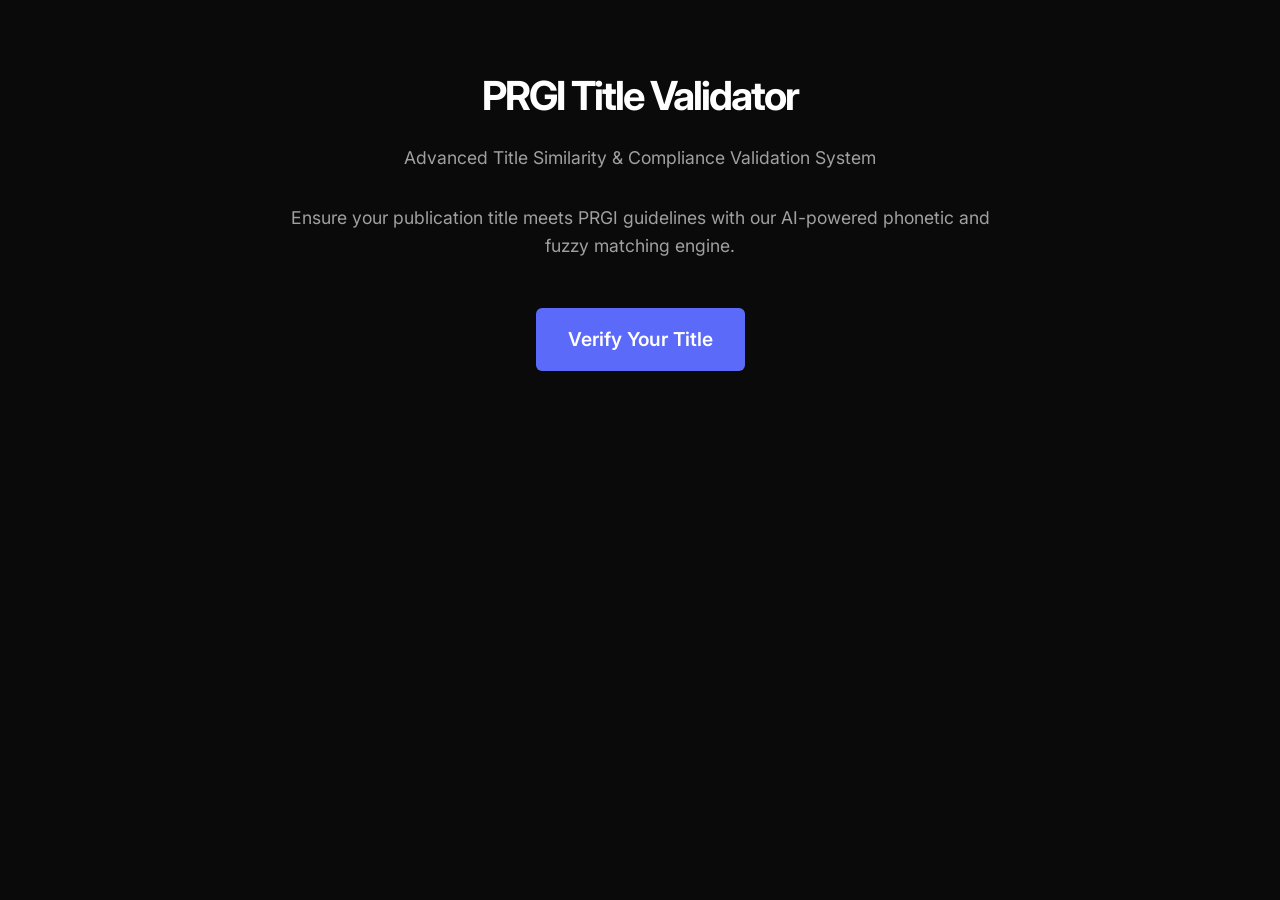
==== frontend/index.html @ dcad1437 "feat: initial project structure from Gemini" ====
<!DOCTYPE html>
<html lang="en">
<head>
    <meta charset="UTF-8">
    <meta name="viewport" content="width=device-width, initial-scale=1.0">
    <title>PRGI Title Validator</title>
    <link href="https://fonts.googleapis.com/css2?family=Inter:wght@400;600;700&display=swap" rel="stylesheet">
    <link rel="stylesheet" href="assets/style.css">
</head>
<body>
    <div class="container">
        <header class="hero">
            <h1>PRGI Title Validator</h1>
            <p>Advanced Title Similarity & Compliance Validation System</p>
            <p style="margin-bottom: 3rem;">Ensure your publication title meets PRGI guidelines with our AI-powered phonetic and fuzzy matching engine.</p>
            <a href="submit.html" class="btn btn-large">Verify Your Title</a>
        </header>
    </div>
</body>
</html>
---- frontend/assets/style.css ----
:root {
  --bg-color: #0A0A0A;
  --text-color: #FFFFFF;
  --accent-color: #5B6AF9;
  --accent-hover: #4a57d4;
  --card-bg: #141414;
  --border-color: #2A2A2A;
  --error-color: #ff4b4b;
  --success-color: #2ecc71;
}

* {
  box-sizing: border-box;
  margin: 0;
  padding: 0;
}

body {
  font-family: 'Inter', sans-serif;
  background-color: var(--bg-color);
  color: var(--text-color);
  line-height: 1.6;
  min-height: 100vh;
  display: flex;
  flex-direction: column;
}

.container {
  max-width: 800px;
  margin: 0 auto;
  padding: 2rem;
  width: 100%;
}

header {
  padding: 2rem 0;
  text-align: center;
}

h1 {
  font-size: 2.5rem;
  margin-bottom: 1rem;
  font-weight: 700;
  letter-spacing: -0.05em;
}

.hero p {
  font-size: 1.1rem;
  color: #a0a0a0;
  margin-bottom: 2rem;
}

.btn {
  display: inline-block;
  background-color: var(--accent-color);
  color: white;
  padding: 0.8rem 1.5rem;
  border-radius: 6px;
  text-decoration: none;
  font-weight: 600;
  border: none;
  cursor: pointer;
  transition: background-color 0.2s ease, transform 0.1s ease;
  font-size: 1rem;
}

.btn:hover {
  background-color: var(--accent-hover);
}

.btn:active {
  transform: scale(0.98);
}

.btn-large {
  font-size: 1.2rem;
  padding: 1rem 2rem;
}

.btn-secondary {
  background-color: transparent;
  border: 1px solid var(--border-color);
}

.btn-secondary:hover {
  background-color: rgba(255, 255, 255, 0.05);
}

/* Submit Page */
.form-group {
  margin-bottom: 1.5rem;
  position: relative;
}

input[type="text"] {
  width: 100%;
  padding: 1rem;
  font-size: 1.2rem;
  background-color: var(--card-bg);
  border: 1px solid var(--border-color);
  color: var(--text-color);
  border-radius: 6px;
  outline: none;
  transition: border-color 0.2s ease;
}

input[type="text"]:focus {
  border-color: var(--accent-color);
}

.char-count {
  position: absolute;
  right: 1rem;
  bottom: -1.5rem;
  font-size: 0.8rem;
  color: #a0a0a0;
}

/* Results Page */
.results-header {
  text-align: center;
  margin-bottom: 2rem;
}

.gauge-container {
  display: flex;
  justify-content: center;
  margin-bottom: 3rem;
}

.gauge {
  width: 200px;
  height: 200px;
  border-radius: 50%;
  background: conic-gradient(var(--accent-color) var(--value), var(--card-bg) 0);
  display: flex;
  align-items: center;
  justify-content: center;
  position: relative;
  transition: background 1s ease-in-out;
}

.gauge::before {
  content: "";
  position: absolute;
  width: 180px;
  height: 180px;
  background-color: var(--bg-color);
  border-radius: 50%;
}

.gauge-content {
  position: relative;
  z-index: 1;
  text-align: center;
}

.gauge-value {
  font-size: 3rem;
  font-weight: 700;
}

.gauge-label {
  font-size: 0.9rem;
  color: #a0a0a0;
}

.section-title {
  font-size: 1.2rem;
  margin-bottom: 1rem;
  border-bottom: 1px solid var(--border-color);
  padding-bottom: 0.5rem;
}

.card {
  background-color: var(--card-bg);
  border: 1px solid var(--border-color);
  border-radius: 6px;
  padding: 1rem;
  margin-bottom: 1rem;
}

.reasons-list .card {
  border-left: 4px solid var(--error-color);
}

.similar-list .card {
  display: flex;
  justify-content: space-between;
  align-items: center;
}

.match-percent {
  font-weight: 700;
  color: var(--accent-color);
}

.loader {
  text-align: center;
  padding: 2rem;
  font-size: 1.2rem;
  color: #a0a0a0;
}

.hidden {
  display: none !important;
}

.actions {
  margin-top: 2rem;
  text-align: center;
}
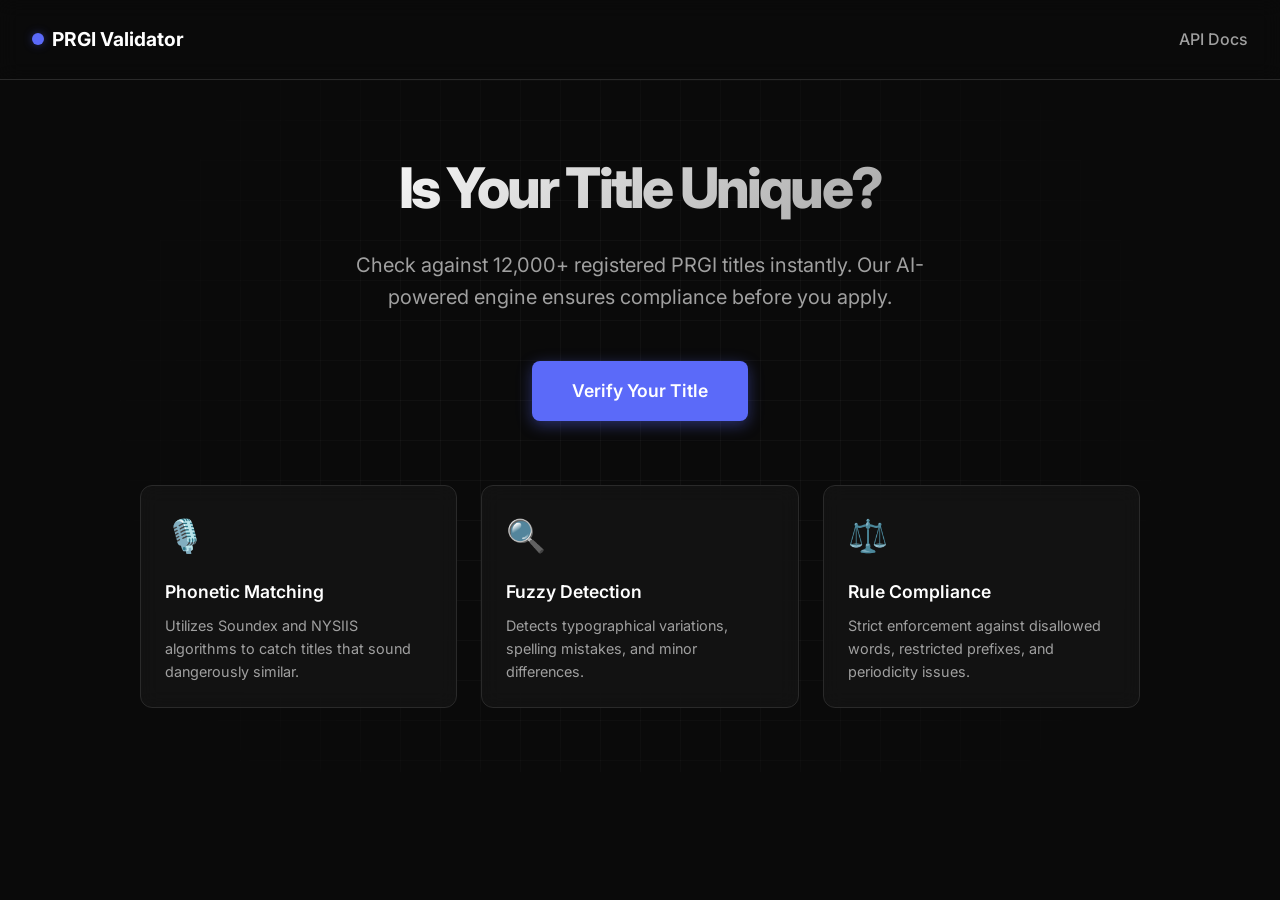
==== commit 4a017f7e: "feat: SQLite database + full backend + UI working with 12,324 real titles" ====
--- a/frontend/index.html
+++ b/frontend/index.html
@@ -4,17 +4,39 @@
     <meta charset="UTF-8">
     <meta name="viewport" content="width=device-width, initial-scale=1.0">
     <title>PRGI Title Validator</title>
-    <link href="https://fonts.googleapis.com/css2?family=Inter:wght@400;600;700&display=swap" rel="stylesheet">
     <link rel="stylesheet" href="assets/style.css">
 </head>
 <body>
-    <div class="container">
-        <header class="hero">
-            <h1>PRGI Title Validator</h1>
-            <p>Advanced Title Similarity & Compliance Validation System</p>
-            <p style="margin-bottom: 3rem;">Ensure your publication title meets PRGI guidelines with our AI-powered phonetic and fuzzy matching engine.</p>
+    <nav class="navbar">
+        <a href="index.html" class="nav-brand">PRGI Validator</a>
+        <a href="http://127.0.0.1:8000/docs" class="nav-link" target="_blank">API Docs</a>
+    </nav>
+
+    <div class="hero-wrapper">
+        <div class="hero-bg"></div>
+        <div class="hero fade-in">
+            <h1>Is Your Title Unique?</h1>
+            <p>Check against 12,000+ registered PRGI titles instantly. Our AI-powered engine ensures compliance before you apply.</p>
             <a href="submit.html" class="btn btn-large">Verify Your Title</a>
-        </header>
+        </div>
+
+        <div class="features">
+            <div class="feature-card fade-in delay-1">
+                <div class="feature-icon">🎙️</div>
+                <h3 class="feature-title">Phonetic Matching</h3>
+                <p class="feature-desc">Utilizes Soundex and NYSIIS algorithms to catch titles that sound dangerously similar.</p>
+            </div>
+            <div class="feature-card fade-in delay-2">
+                <div class="feature-icon">🔍</div>
+                <h3 class="feature-title">Fuzzy Detection</h3>
+                <p class="feature-desc">Detects typographical variations, spelling mistakes, and minor differences.</p>
+            </div>
+            <div class="feature-card fade-in delay-3">
+                <div class="feature-icon">⚖️</div>
+                <h3 class="feature-title">Rule Compliance</h3>
+                <p class="feature-desc">Strict enforcement against disallowed words, restricted prefixes, and periodicity issues.</p>
+            </div>
+        </div>
     </div>
 </body>
 </html>
--- a/frontend/assets/style.css
+++ b/frontend/assets/style.css
@@ -1,12 +1,22 @@
+@import url('https://fonts.googleapis.com/css2?family=Inter:wght@400;500;600;700&display=swap');
+
 :root {
   --bg-color: #0A0A0A;
   --text-color: #FFFFFF;
+  --text-muted: #A0A0A0;
   --accent-color: #5B6AF9;
-  --accent-hover: #4a57d4;
-  --card-bg: #141414;
-  --border-color: #2A2A2A;
+  --accent-glow: rgba(91, 106, 249, 0.4);
+  --card-bg: rgba(20, 20, 20, 0.8);
+  --card-border: #2A2A2A;
+  
+  --success-color: #2ecc71;
+  --success-glow: rgba(46, 204, 113, 0.4);
+  --warning-color: #f39c12;
+  --warning-glow: rgba(243, 156, 18, 0.4);
   --error-color: #ff4b4b;
-  --success-color: #2ecc71;
+  --error-glow: rgba(255, 75, 75, 0.4);
+
+  --gauge-color: var(--accent-color);
 }
 
 * {
@@ -23,128 +33,352 @@
   min-height: 100vh;
   display: flex;
   flex-direction: column;
+  overflow-x: hidden;
+}
+
+/* Navbar */
+.navbar {
+  display: flex;
+  justify-content: space-between;
+  align-items: center;
+  padding: 1.5rem 2rem;
+  border-bottom: 1px solid var(--card-border);
+  background: rgba(10, 10, 10, 0.8);
+  backdrop-filter: blur(10px);
+  position: sticky;
+  top: 0;
+  z-index: 100;
+}
+
+.nav-brand {
+  font-size: 1.2rem;
+  font-weight: 700;
+  color: var(--text-color);
+  text-decoration: none;
+  display: flex;
+  align-items: center;
+  gap: 0.5rem;
+}
+
+.nav-brand::before {
+  content: '';
+  display: inline-block;
+  width: 12px;
+  height: 12px;
+  background-color: var(--accent-color);
+  border-radius: 50%;
+  box-shadow: 0 0 10px var(--accent-glow);
+}
+
+.nav-link {
+  color: var(--text-muted);
+  text-decoration: none;
+  font-weight: 500;
+  transition: color 0.2s ease;
+}
+
+.nav-link:hover {
+  color: var(--text-color);
 }
 
 .container {
-  max-width: 800px;
+  max-width: 900px;
   margin: 0 auto;
   padding: 2rem;
   width: 100%;
-}
-
-header {
-  padding: 2rem 0;
+  flex: 1;
+}
+
+/* Hero Section with Grid Background */
+.hero-wrapper {
+  position: relative;
+  width: 100%;
+  display: flex;
+  flex-direction: column;
+  align-items: center;
+  padding: 4rem 2rem;
   text-align: center;
 }
 
-h1 {
-  font-size: 2.5rem;
+.hero-bg {
+  position: absolute;
+  top: 0;
+  left: 0;
+  right: 0;
+  bottom: 0;
+  background-size: 40px 40px;
+  background-image: 
+    linear-gradient(to right, rgba(255, 255, 255, 0.03) 1px, transparent 1px),
+    linear-gradient(to bottom, rgba(255, 255, 255, 0.03) 1px, transparent 1px);
+  mask-image: radial-gradient(circle at center, black 30%, transparent 80%);
+  -webkit-mask-image: radial-gradient(circle at center, black 30%, transparent 80%);
+  z-index: -1;
+}
+
+.hero h1 {
+  font-size: 3.5rem;
+  font-weight: 800;
+  letter-spacing: -0.05em;
   margin-bottom: 1rem;
-  font-weight: 700;
-  letter-spacing: -0.05em;
+  background: linear-gradient(135deg, #FFFFFF 0%, #A0A0A0 100%);
+  -webkit-background-clip: text;
+  -webkit-text-fill-color: transparent;
 }
 
 .hero p {
-  font-size: 1.1rem;
-  color: #a0a0a0;
-  margin-bottom: 2rem;
-}
-
+  font-size: 1.25rem;
+  color: var(--text-muted);
+  margin-bottom: 3rem;
+  max-width: 600px;
+}
+
+/* Buttons */
 .btn {
-  display: inline-block;
+  display: inline-flex;
+  align-items: center;
+  justify-content: center;
+  gap: 0.5rem;
   background-color: var(--accent-color);
   color: white;
   padding: 0.8rem 1.5rem;
-  border-radius: 6px;
+  border-radius: 8px;
   text-decoration: none;
   font-weight: 600;
   border: none;
   cursor: pointer;
-  transition: background-color 0.2s ease, transform 0.1s ease;
+  transition: all 0.2s ease;
   font-size: 1rem;
+  box-shadow: 0 4px 15px var(--accent-glow);
 }
 
 .btn:hover {
-  background-color: var(--accent-hover);
+  background-color: #6a78ff;
+  transform: translateY(-2px);
+  box-shadow: 0 6px 20px var(--accent-glow);
 }
 
 .btn:active {
-  transform: scale(0.98);
+  transform: translateY(0);
 }
 
 .btn-large {
-  font-size: 1.2rem;
-  padding: 1rem 2rem;
+  font-size: 1.1rem;
+  padding: 1rem 2.5rem;
 }
 
 .btn-secondary {
   background-color: transparent;
-  border: 1px solid var(--border-color);
+  border: 1px solid var(--card-border);
+  box-shadow: none;
 }
 
 .btn-secondary:hover {
   background-color: rgba(255, 255, 255, 0.05);
-}
+  box-shadow: none;
+}
+
+/* Feature Cards */
+.features {
+  display: grid;
+  grid-template-columns: repeat(auto-fit, minmax(250px, 1fr));
+  gap: 1.5rem;
+  margin-top: 4rem;
+  width: 100%;
+  max-width: 1000px;
+}
+
+.feature-card {
+  background: var(--card-bg);
+  border: 1px solid var(--card-border);
+  border-radius: 12px;
+  padding: 1.5rem;
+  text-align: left;
+  transition: transform 0.3s ease, border-color 0.3s ease;
+  backdrop-filter: blur(10px);
+}
+
+.feature-card:hover {
+  transform: translateY(-5px);
+  border-color: var(--accent-color);
+}
+
+.feature-icon {
+  font-size: 2rem;
+  margin-bottom: 1rem;
+}
+
+.feature-title {
+  font-size: 1.1rem;
+  font-weight: 600;
+  margin-bottom: 0.5rem;
+}
+
+.feature-desc {
+  color: var(--text-muted);
+  font-size: 0.9rem;
+}
+
+/* Animations */
+@keyframes fadeIn {
+  from { opacity: 0; transform: translateY(10px); }
+  to { opacity: 1; transform: translateY(0); }
+}
+
+.fade-in {
+  animation: fadeIn 0.5s ease forwards;
+  opacity: 0;
+}
+
+.delay-1 { animation-delay: 0.1s; }
+.delay-2 { animation-delay: 0.2s; }
+.delay-3 { animation-delay: 0.3s; }
 
 /* Submit Page */
+.form-card {
+  background: var(--card-bg);
+  border: 1px solid var(--card-border);
+  border-radius: 16px;
+  padding: 2.5rem;
+  margin-top: 2rem;
+  box-shadow: 0 10px 30px rgba(0, 0, 0, 0.5);
+  backdrop-filter: blur(10px);
+}
+
 .form-group {
-  margin-bottom: 1.5rem;
+  margin-bottom: 2rem;
   position: relative;
+}
+
+/* Animated Gradient Border for Input */
+.input-wrapper {
+  position: relative;
+  border-radius: 8px;
+  padding: 2px;
+  background: var(--card-border);
+  transition: background 0.3s ease;
+}
+
+.input-wrapper:focus-within {
+  background: linear-gradient(90deg, var(--accent-color), #b25bf9, var(--accent-color));
+  background-size: 200% 200%;
+  animation: gradientShift 3s ease infinite;
+}
+
+@keyframes gradientShift {
+  0% { background-position: 0% 50%; }
+  50% { background-position: 100% 50%; }
+  100% { background-position: 0% 50%; }
 }
 
 input[type="text"] {
   width: 100%;
-  padding: 1rem;
+  padding: 1.2rem;
   font-size: 1.2rem;
-  background-color: var(--card-bg);
-  border: 1px solid var(--border-color);
+  background-color: var(--bg-color);
+  border: none;
   color: var(--text-color);
   border-radius: 6px;
   outline: none;
-  transition: border-color 0.2s ease;
-}
-
-input[type="text"]:focus {
-  border-color: var(--accent-color);
 }
 
 .char-count {
   position: absolute;
-  right: 1rem;
+  right: 0.5rem;
   bottom: -1.5rem;
   font-size: 0.8rem;
-  color: #a0a0a0;
+  color: var(--text-muted);
+}
+
+/* Chips */
+.chips-container {
+  margin-top: 1rem;
+  display: flex;
+  flex-wrap: wrap;
+  gap: 0.5rem;
+  justify-content: center;
+}
+
+.chip {
+  background: rgba(255, 255, 255, 0.05);
+  border: 1px solid var(--card-border);
+  padding: 0.4rem 0.8rem;
+  border-radius: 20px;
+  font-size: 0.85rem;
+  color: var(--text-muted);
+  cursor: pointer;
+  transition: all 0.2s ease;
+}
+
+.chip:hover {
+  background: rgba(255, 255, 255, 0.1);
+  color: var(--text-color);
+  border-color: var(--text-muted);
+}
+
+/* Spinner */
+.spinner {
+  display: none;
+  width: 20px;
+  height: 20px;
+  border: 2px solid rgba(255, 255, 255, 0.3);
+  border-radius: 50%;
+  border-top-color: #fff;
+  animation: spin 1s ease-in-out infinite;
+}
+
+@keyframes spin {
+  to { transform: rotate(360deg); }
+}
+
+.btn.loading .spinner {
+  display: inline-block;
+}
+
+.btn.loading .btn-text {
+  display: none;
 }
 
 /* Results Page */
-.results-header {
+.submitted-title-box {
+  background: rgba(91, 106, 249, 0.1);
+  border: 1px solid rgba(91, 106, 249, 0.3);
+  border-radius: 8px;
+  padding: 1rem;
   text-align: center;
   margin-bottom: 2rem;
 }
 
+.submitted-title-box h2 {
+  font-size: 1.5rem;
+  font-weight: 700;
+  color: var(--accent-color);
+  word-wrap: break-word;
+}
+
 .gauge-container {
   display: flex;
   justify-content: center;
-  margin-bottom: 3rem;
+  margin-bottom: 2rem;
 }
 
 .gauge {
-  width: 200px;
-  height: 200px;
+  width: 250px;
+  height: 250px;
   border-radius: 50%;
-  background: conic-gradient(var(--accent-color) var(--value), var(--card-bg) 0);
+  background: conic-gradient(var(--gauge-color) var(--value), var(--card-border) 0);
   display: flex;
   align-items: center;
   justify-content: center;
   position: relative;
-  transition: background 1s ease-in-out;
+  transition: background 1.5s cubic-bezier(0.22, 1, 0.36, 1);
+  box-shadow: 0 0 30px rgba(0, 0, 0, 0.5);
 }
 
 .gauge::before {
   content: "";
   position: absolute;
-  width: 180px;
-  height: 180px;
+  width: 220px;
+  height: 220px;
   background-color: var(--bg-color);
   border-radius: 50%;
 }
@@ -156,50 +390,162 @@
 }
 
 .gauge-value {
-  font-size: 3rem;
+  font-size: 4rem;
+  font-weight: 800;
+  text-shadow: 0 0 20px var(--gauge-color);
+  color: var(--text-color);
+}
+
+.gauge-label {
+  font-size: 1rem;
+  color: var(--text-muted);
+  text-transform: uppercase;
+  letter-spacing: 0.05em;
+  font-weight: 600;
+}
+
+/* Banners */
+.banner {
+  text-align: center;
+  padding: 1rem;
+  border-radius: 8px;
   font-weight: 700;
-}
-
-.gauge-label {
-  font-size: 0.9rem;
-  color: #a0a0a0;
-}
-
+  font-size: 1.2rem;
+  margin-bottom: 2rem;
+  letter-spacing: 0.05em;
+}
+
+.banner-approved {
+  background: rgba(46, 204, 113, 0.1);
+  border: 1px solid var(--success-color);
+  color: var(--success-color);
+  box-shadow: 0 0 20px var(--success-glow);
+}
+
+.banner-rejected {
+  background: rgba(255, 75, 75, 0.1);
+  border: 1px solid var(--error-color);
+  color: var(--error-color);
+  box-shadow: 0 0 20px var(--error-glow);
+}
+
+/* Sections */
 .section-title {
   font-size: 1.2rem;
   margin-bottom: 1rem;
-  border-bottom: 1px solid var(--border-color);
-  padding-bottom: 0.5rem;
-}
-
-.card {
-  background-color: var(--card-bg);
-  border: 1px solid var(--border-color);
+  color: var(--text-muted);
+  font-weight: 600;
+}
+
+/* Similar Titles Cards */
+.similar-card {
+  background: var(--card-bg);
+  border: 1px solid var(--card-border);
+  border-radius: 8px;
+  padding: 1rem;
+  margin-bottom: 1rem;
+  display: flex;
+  flex-direction: column;
+  gap: 0.8rem;
+}
+
+.similar-header {
+  display: flex;
+  justify-content: space-between;
+  align-items: center;
+}
+
+.similar-title-name {
+  font-size: 1.1rem;
+  font-weight: 600;
+}
+
+.badge {
+  font-size: 0.75rem;
+  padding: 0.2rem 0.6rem;
+  border-radius: 12px;
+  font-weight: 600;
+  text-transform: uppercase;
+}
+
+.badge-phonetic {
+  background: rgba(243, 156, 18, 0.2);
+  color: var(--warning-color);
+  border: 1px solid var(--warning-color);
+}
+
+.badge-fuzzy {
+  background: rgba(52, 152, 219, 0.2);
+  color: #3498db;
+  border: 1px solid #3498db;
+}
+
+.progress-container {
+  width: 100%;
+  height: 6px;
+  background: var(--card-border);
+  border-radius: 3px;
+  overflow: hidden;
+}
+
+.progress-bar {
+  height: 100%;
+  border-radius: 3px;
+  transition: width 1s ease-out;
+}
+
+.similar-meta {
+  display: flex;
+  justify-content: space-between;
+  font-size: 0.85rem;
+  color: var(--text-muted);
+}
+
+/* Reason Cards */
+.reason-card {
+  background: rgba(255, 75, 75, 0.05);
+  border: 1px solid var(--error-color);
+  border-left: 4px solid var(--error-color);
   border-radius: 6px;
   padding: 1rem;
   margin-bottom: 1rem;
-}
-
-.reasons-list .card {
-  border-left: 4px solid var(--error-color);
-}
-
-.similar-list .card {
-  display: flex;
-  justify-content: space-between;
-  align-items: center;
-}
-
-.match-percent {
-  font-weight: 700;
-  color: var(--accent-color);
-}
-
-.loader {
-  text-align: center;
-  padding: 2rem;
+  display: flex;
+  align-items: flex-start;
+  gap: 0.8rem;
+}
+
+.reason-icon {
   font-size: 1.2rem;
-  color: #a0a0a0;
+  line-height: 1;
+}
+
+.reason-text {
+  color: #ffcccc;
+}
+
+/* Loader */
+.loader-container {
+  display: flex;
+  flex-direction: column;
+  align-items: center;
+  justify-content: center;
+  padding: 4rem 0;
+}
+
+.pulse {
+  width: 50px;
+  height: 50px;
+  border-radius: 50%;
+  background: var(--accent-color);
+  box-shadow: 0 0 0 0 var(--accent-glow);
+  animation: pulse 1.5s infinite;
+  margin-bottom: 1.5rem;
+}
+
+@keyframes pulse {
+  0% { transform: scale(0.95); box-shadow: 0 0 0 0 var(--accent-glow); }
+  70% { transform: scale(1); box-shadow: 0 0 0 20px rgba(91, 106, 249, 0); }
+  100% { transform: scale(0.95); box-shadow: 0 0 0 0 rgba(91, 106, 249, 0); }
 }
 
 .hidden {
@@ -207,6 +553,39 @@
 }
 
 .actions {
-  margin-top: 2rem;
+  margin-top: 3rem;
   text-align: center;
 }
+
+/* CSS Confetti */
+.confetti-container {
+  position: fixed;
+  top: 0;
+  left: 0;
+  width: 100%;
+  height: 100%;
+  pointer-events: none;
+  z-index: 1000;
+  overflow: hidden;
+}
+
+.confetti {
+  position: absolute;
+  width: 10px;
+  height: 10px;
+  background-color: #f2d74e;
+  opacity: 0;
+}
+
+@keyframes confettiFall {
+  0% { transform: translateY(-10vh) rotate(0deg); opacity: 1; }
+  100% { transform: translateY(110vh) rotate(720deg); opacity: 0; }
+}
+
+@media (max-width: 600px) {
+  .hero h1 { font-size: 2.5rem; }
+  .form-card { padding: 1.5rem; }
+  .gauge { width: 200px; height: 200px; }
+  .gauge::before { width: 170px; height: 170px; }
+  .gauge-value { font-size: 3rem; }
+}
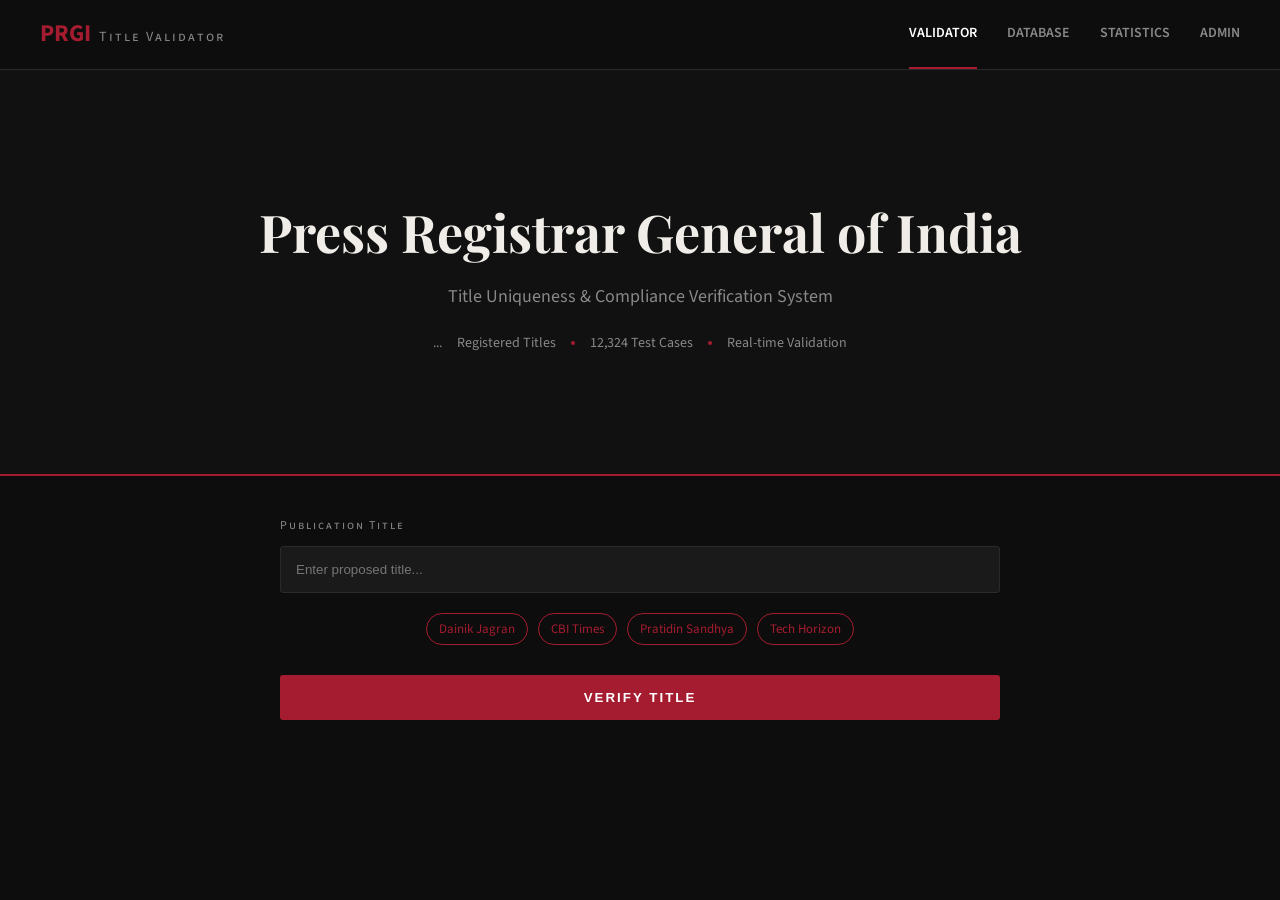
==== commit 0fe95df1: "fix: tighten prefix/suffix and semantic theme logic to reduce false rejections" ====
--- a/frontend/index.html
+++ b/frontend/index.html
@@ -3,40 +3,558 @@
 <head>
     <meta charset="UTF-8">
     <meta name="viewport" content="width=device-width, initial-scale=1.0">
-    <title>PRGI Title Validator</title>
-    <link rel="stylesheet" href="assets/style.css">
+    <title>PRGI Title Validator | Official System</title>
+    <link href="https://fonts.googleapis.com/css2?family=Playfair+Display:wght@700&family=Source+Sans+3:wght@400;600&display=swap" rel="stylesheet">
+    <style>
+        :root {
+            --bg-color: #0D0D0D;
+            --surface-color: #141414;
+            --border-color: #2a2a2a;
+            --primary-crimson: #A51C30;
+            --hover-crimson: #C41E3A;
+            --text-primary: #F0EDE8;
+            --text-secondary: #888;
+            --success: #2d8a2d;
+            --success-bg: #0a2a0a;
+            --error-bg: #2a0a0a;
+        }
+
+        * { box-sizing: border-box; margin: 0; padding: 0; }
+        body {
+            background-color: var(--bg-color);
+            color: var(--text-primary);
+            font-family: 'Source Sans 3', sans-serif;
+            line-height: 1.6;
+            overflow-x: hidden;
+        }
+
+        h1, h2, h3, .serif { font-family: 'Playfair Display', serif; }
+
+        .navbar {
+            position: sticky; top: 0; z-index: 1000;
+            background: var(--bg-color);
+            border-bottom: 1px solid var(--border-color);
+            display: flex; justify-content: space-between; align-items: center;
+            padding: 0 40px; height: 70px;
+        }
+
+        .nav-logo { text-decoration: none; display: flex; align-items: baseline; gap: 8px; }
+        .nav-logo .prgi { color: var(--primary-crimson); font-weight: bold; font-size: 24px; }
+        .nav-logo .sub { color: var(--text-secondary); font-variant: small-caps; letter-spacing: 2px; font-size: 14px; }
+
+        .nav-links { display: flex; gap: 30px; height: 100%; }
+        .nav-tab {
+            color: var(--text-secondary); text-decoration: none;
+            display: flex; align-items: center; height: 100%;
+            font-weight: 600; font-size: 14px; text-transform: uppercase;
+            border-bottom: 2px solid transparent; transition: 0.2s;
+        }
+        .nav-tab:hover { color: var(--primary-crimson); }
+        .nav-tab.active { color: white; border-bottom: 2px solid var(--primary-crimson); }
+
+        .hero {
+            background: #111; padding: 80px 20px; text-align: center;
+            border-bottom: 2px solid var(--primary-crimson);
+        }
+        .hero h1 { font-size: 52px; margin-bottom: 10px; }
+        .hero .subtitle { font-size: 18px; color: var(--text-secondary); margin-bottom: 20px; }
+        .hero .stats-line { font-size: 14px; display: flex; justify-content: center; align-items: center; gap: 15px; color: var(--text-secondary); }
+        .hero .dot { width: 4px; height: 4px; background: var(--primary-crimson); border-radius: 50%; }
+
+        .container { max-width: 1200px; margin: 40px auto; padding: 0 20px; }
+        .tab-content { display: none; }
+        .tab-content.active { display: block; }
+
+        .crimson-rule { border-bottom: 2px solid var(--primary-crimson); margin-bottom: 25px; padding-bottom: 10px; display: flex; justify-content: space-between; align-items: flex-end; }
+
+        /* Validator styles */
+        .validator-container { max-width: 720px; margin: 0 auto; }
+        .input-label { font-size: 12px; color: var(--text-secondary); font-variant: small-caps; letter-spacing: 2px; margin-bottom: 10px; display: block; }
+        .search-input-wrap { position: relative; margin-bottom: 20px; }
+        input[type="text"], input[type="number"], select {
+            width: 100%; background: #1a1a1a; border: 1px solid var(--border-color);
+            color: white; padding: 15px; border-radius: 3px; outline: none; transition: 0.2s;
+        }
+        input:focus { border-color: var(--primary-crimson); }
+
+        .chips { display: flex; flex-wrap: wrap; gap: 10px; margin-bottom: 30px; justify-content: center; }
+        .chip {
+            padding: 5px 12px; border: 1px solid var(--primary-crimson); border-radius: 20px;
+            font-size: 13px; color: var(--primary-crimson); cursor: pointer; transition: 0.2s;
+        }
+        .chip:hover { background: var(--primary-crimson); color: white; }
+
+        .btn-crimson {
+            background: var(--primary-crimson); color: white; border: none;
+            padding: 15px; width: 100%; border-radius: 3px; font-weight: 600;
+            letter-spacing: 2px; cursor: pointer; text-transform: uppercase; transition: 0.2s;
+        }
+        .btn-crimson:hover { background: var(--hover-crimson); }
+
+        .card { background: var(--surface-color); border: 1px solid var(--border-color); padding: 25px; border-radius: 3px; box-shadow: 0 4px 24px rgba(0,0,0,0.4); margin-bottom: 20px; }
+
+        /* Results Display */
+        .banner { padding: 15px 20px; border-radius: 3px; margin-bottom: 30px; font-size: 24px; display: none; }
+        .banner-approved { display: block; background: var(--success-bg); border-left: 4px solid var(--success); color: var(--success); }
+        .banner-rejected { display: block; background: var(--error-bg); border-left: 4px solid var(--primary-crimson); color: var(--primary-crimson); }
+
+        .prob-display { text-align: center; margin: 40px 0; }
+        .prob-num { font-size: 80px; font-weight: bold; }
+        .prob-label { font-size: 12px; color: var(--text-secondary); font-variant: small-caps; letter-spacing: 2px; }
+
+        .reason-card { border-left: 4px solid var(--primary-crimson); margin-bottom: 15px; }
+
+        .match-row { display: flex; flex-direction: column; gap: 8px; padding-bottom: 15px; border-bottom: 1px solid #222; margin-bottom: 15px; }
+        .match-header { display: flex; justify-content: space-between; align-items: center; }
+        .match-badge { border: 1px solid var(--primary-crimson); color: var(--primary-crimson); font-size: 10px; padding: 2px 8px; border-radius: 10px; font-weight: bold; }
+        .progress-bg { width: 100%; height: 4px; background: #222; }
+        .progress-fill { height: 100%; background: var(--primary-crimson); transition: 0.5s; }
+
+        /* Table styles */
+        .table-wrap { overflow-x: auto; }
+        table { width: 100%; border-collapse: collapse; margin-top: 10px; }
+        th { background: #1a1a1a; text-align: left; padding: 12px; font-size: 11px; font-variant: small-caps; letter-spacing: 1px; color: var(--text-secondary); border-bottom: 1px solid var(--border-color); cursor: pointer; }
+        td { padding: 12px; border-bottom: 1px solid #1a1a1a; font-size: 14px; }
+        tr:nth-child(even) { background: #111; }
+        tr:hover { border-left: 3px solid var(--primary-crimson); padding-left: 9px; }
+
+        /* Stats Grid */
+        .stats-grid { display: grid; grid-template-columns: 1fr 1fr; gap: 20px; }
+        .stat-card { text-align: center; padding: 40px; }
+        .stat-num { font-size: 48px; color: var(--primary-crimson); margin-bottom: 10px; }
+
+        /* Admin/History */
+        .badge { padding: 4px 10px; font-size: 11px; border-radius: 3px; font-weight: bold; text-transform: uppercase; }
+        .badge-green { background: var(--success-bg); color: var(--success); }
+        .badge-red { background: var(--error-bg); color: var(--primary-crimson); }
+
+        .pill { background: #1a1a1a; padding: 5px 15px; border-radius: 20px; display: inline-flex; align-items: center; gap: 10px; font-size: 13px; border: 1px solid #333; margin: 5px; }
+        .pill .close { cursor: pointer; color: var(--primary-crimson); font-weight: bold; }
+
+        .hidden { display: none; }
+        .loader { width: 30px; height: 30px; border: 3px solid rgba(255,255,255,0.1); border-top-color: var(--primary-crimson); border-radius: 50%; animation: spin 1s infinite linear; margin: 20px auto; }
+        @keyframes spin { to { transform: rotate(360deg); } }
+
+        @media (max-width: 768px) {
+            .navbar { padding: 0 20px; }
+            .nav-links { gap: 10px; }
+            .nav-tab { font-size: 11px; }
+            .stats-grid { grid-template-columns: 1fr; }
+            .hero h1 { font-size: 32px; }
+        }
+    </style>
 </head>
 <body>
+
     <nav class="navbar">
-        <a href="index.html" class="nav-brand">PRGI Validator</a>
-        <a href="http://127.0.0.1:8000/docs" class="nav-link" target="_blank">API Docs</a>
+        <a href="#" class="nav-logo">
+            <span class="prgi">PRGI</span>
+            <span class="sub">Title Validator</span>
+        </a>
+        <div class="nav-links">
+            <a href="#validator" class="nav-tab active" onclick="switchTab('validator')">Validator</a>
+            <a href="#database" class="nav-tab" onclick="switchTab('database')">Database</a>
+            <a href="#stats" class="nav-tab" onclick="switchTab('stats')">Statistics</a>
+            <a href="#admin" class="nav-tab" onclick="switchTab('admin')">Admin</a>
+        </div>
     </nav>
 
-    <div class="hero-wrapper">
-        <div class="hero-bg"></div>
-        <div class="hero fade-in">
-            <h1>Is Your Title Unique?</h1>
-            <p>Check against 12,000+ registered PRGI titles instantly. Our AI-powered engine ensures compliance before you apply.</p>
-            <a href="submit.html" class="btn btn-large">Verify Your Title</a>
+    <header class="hero">
+        <div class="container">
+            <h1>Press Registrar General of India</h1>
+            <p class="subtitle">Title Uniqueness & Compliance Verification System</p>
+            <div class="stats-line">
+                <span id="hero-total-titles">...</span> Registered Titles
+                <div class="dot"></div>
+                <span>12,324 Test Cases</span>
+                <div class="dot"></div>
+                <span>Real-time Validation</span>
+            </div>
         </div>
-
-        <div class="features">
-            <div class="feature-card fade-in delay-1">
-                <div class="feature-icon">🎙️</div>
-                <h3 class="feature-title">Phonetic Matching</h3>
-                <p class="feature-desc">Utilizes Soundex and NYSIIS algorithms to catch titles that sound dangerously similar.</p>
-            </div>
-            <div class="feature-card fade-in delay-2">
-                <div class="feature-icon">🔍</div>
-                <h3 class="feature-title">Fuzzy Detection</h3>
-                <p class="feature-desc">Detects typographical variations, spelling mistakes, and minor differences.</p>
-            </div>
-            <div class="feature-card fade-in delay-3">
-                <div class="feature-icon">⚖️</div>
-                <h3 class="feature-title">Rule Compliance</h3>
-                <p class="feature-desc">Strict enforcement against disallowed words, restricted prefixes, and periodicity issues.</p>
-            </div>
-        </div>
+    </header>
+
+    <div class="container">
+        <!-- TAB 1: VALIDATOR -->
+        <section id="validator" class="tab-content active">
+            <div class="validator-container">
+                <label class="input-label">Publication Title</label>
+                <div class="search-input-wrap">
+                    <input type="text" id="titleInput" placeholder="Enter proposed title..." autocomplete="off">
+                </div>
+                <div class="chips">
+                    <span class="chip" onclick="fillInput('Dainik Jagran')">Dainik Jagran</span>
+                    <span class="chip" onclick="fillInput('CBI Times')">CBI Times</span>
+                    <span class="chip" onclick="fillInput('Pratidin Sandhya')">Pratidin Sandhya</span>
+                    <span class="chip" onclick="fillInput('Tech Horizon')">Tech Horizon</span>
+                </div>
+                <button class="btn-crimson" id="verifyBtn">Verify Title</button>
+                
+                <div id="validator-loader" class="loader hidden"></div>
+
+                <div id="resultsArea" class="hidden" style="margin-top: 50px;">
+                    <div id="statusBanner" class="banner serif"></div>
+
+                    <div class="prob-display">
+                        <div class="prob-num serif" id="probVal">0%</div>
+                        <div class="prob-label">Approval Probability</div>
+                    </div>
+
+                    <div id="reasonsArea"></div>
+
+                    <div class="crimson-rule" style="margin-top: 50px;">
+                        <h3 class="serif">Similar Existing Titles</h3>
+                    </div>
+                    <div id="similarTitlesArea"></div>
+                </div>
+            </div>
+        </section>
+
+        <!-- TAB 2: DATABASE EXPLORER -->
+        <section id="database" class="tab-content">
+            <div class="crimson-rule">
+                <h2 class="serif">Registered Titles Database</h2>
+            </div>
+            
+            <div class="card">
+                <div style="display: grid; grid-template-columns: repeat(auto-fit, minmax(200px, 1fr)); gap: 15px;">
+                    <input type="text" id="filter-title" placeholder="Title">
+                    <input type="text" id="filter-reg" placeholder="Reg Number">
+                    <input type="text" id="filter-owner" placeholder="Owner">
+                    <input type="text" id="filter-state" placeholder="State">
+                    <input type="text" id="filter-district" placeholder="District">
+                    <input type="text" id="filter-lang" placeholder="Language">
+                    <select id="filter-limit">
+                        <option value="50">50 records</option>
+                        <option value="100" selected>100 records</option>
+                        <option value="500">500 records</option>
+                    </select>
+                    <div style="display: flex; gap: 10px;">
+                        <button class="btn-crimson" onclick="searchDB()">Search</button>
+                        <button class="btn-crimson" style="background: transparent; border: 1px solid var(--primary-crimson);" onclick="resetFilters()">Reset</button>
+                    </div>
+                </div>
+            </div>
+
+            <div style="display: flex; justify-content: space-between; align-items: center; margin-bottom: 10px;">
+                <span id="results-count" style="color: var(--text-secondary); font-size: 12px;"></span>
+                <div style="display: flex; gap: 10px;">
+                    <button class="chip" onclick="exportData('csv')">CSV</button>
+                    <button class="chip" onclick="window.print()">Print</button>
+                </div>
+            </div>
+
+            <div class="table-wrap card" style="padding: 0;">
+                <table id="dbTable">
+                    <thead>
+                        <tr>
+                            <th onclick="sortTable(0)">SN ↑↓</th>
+                            <th onclick="sortTable(1)">Title ↑↓</th>
+                            <th onclick="sortTable(2)">Reg Number ↑↓</th>
+                            <th onclick="sortTable(3)">Date ↑↓</th>
+                            <th onclick="sortTable(4)">Language ↑↓</th>
+                            <th onclick="sortTable(5)">Periodicity ↑↓</th>
+                            <th onclick="sortTable(6)">Publisher ↑↓</th>
+                            <th onclick="sortTable(7)">Owner ↑↓</th>
+                            <th onclick="sortTable(8)">State ↑↓</th>
+                        </tr>
+                    </thead>
+                    <tbody id="dbBody"></tbody>
+                </table>
+                <div id="db-loader" class="loader hidden"></div>
+            </div>
+        </section>
+
+        <!-- TAB 3: STATISTICS -->
+        <section id="stats" class="tab-content">
+            <div class="crimson-rule">
+                <h2 class="serif">System Statistics</h2>
+            </div>
+            <div class="stats-grid">
+                <div class="card stat-card">
+                    <div class="stat-num serif" id="stat-total-titles">0</div>
+                    <div class="prob-label">Total Titles in Database</div>
+                </div>
+                <div class="card stat-card">
+                    <div class="stat-num serif" id="stat-languages">0</div>
+                    <div class="prob-label">Total Languages Covered</div>
+                </div>
+                <div class="card stat-card">
+                    <div class="stat-num serif" id="stat-states">0</div>
+                    <div class="prob-label">Total States Covered</div>
+                </div>
+                <div class="card stat-card">
+                    <div class="stat-num serif" id="stat-disallowed">0</div>
+                    <div class="prob-label">Total Disallowed Words</div>
+                </div>
+            </div>
+
+            <div class="crimson-rule" style="margin-top: 50px;">
+                <h3 class="serif">Recent Verifications</h3>
+            </div>
+            <div class="card" style="padding: 0;">
+                <table>
+                    <thead>
+                        <tr><th>Title</th><th>Verdict</th><th>Probability</th></tr>
+                    </thead>
+                    <tbody id="recentBody"></tbody>
+                </table>
+            </div>
+        </section>
+
+        <!-- TAB 4: ADMIN -->
+        <section id="admin" class="tab-content">
+            <div class="crimson-rule">
+                <h2 class="serif">Administration</h2>
+            </div>
+            
+            <h3 class="serif" style="margin-bottom: 20px;">Manage Disallowed Words</h3>
+            <div class="card">
+                <div style="display: flex; gap: 10px; margin-bottom: 20px;">
+                    <input type="text" id="newWordInput" placeholder="Add new disallowed word...">
+                    <button class="btn-crimson" style="width: 200px;" onclick="addWord()">Add Word</button>
+                </div>
+                <div id="wordList"></div>
+            </div>
+        </section>
     </div>
+
+    <script>
+        const API = 'http://127.0.0.1:8000/api';
+
+        // --- Navigation ---
+        function switchTab(tabId) {
+            document.querySelectorAll('.tab-content').forEach(el => el.classList.remove('active'));
+            document.querySelectorAll('.nav-tab').forEach(el => el.classList.remove('active'));
+            
+            document.getElementById(tabId).classList.add('active');
+            document.querySelector(`.nav-tab[onclick*="${tabId}"]`).classList.add('active');
+
+            if (tabId === 'stats') loadStats();
+            if (tabId === 'admin') loadAdmin();
+            if (tabId === 'database') searchDB();
+        }
+
+        function fillInput(val) {
+            document.getElementById('titleInput').value = val;
+        }
+
+        // --- Validator ---
+        document.getElementById('verifyBtn').addEventListener('click', async () => {
+            const title = document.getElementById('titleInput').value.trim();
+            if (!title) return;
+
+            const loader = document.getElementById('validator-loader');
+            const results = document.getElementById('resultsArea');
+            loader.classList.remove('hidden');
+            results.classList.add('hidden');
+
+            try {
+                const resp = await fetch(`${API}/verify-title`, {
+                    method: 'POST',
+                    headers: {'Content-Type': 'application/json'},
+                    body: JSON.stringify({title})
+                });
+                const data = await resp.json();
+                renderResults(data);
+            } catch (err) {
+                alert('Connection Error');
+            } finally {
+                loader.classList.add('hidden');
+            }
+        });
+
+        function renderResults(data) {
+            const results = document.getElementById('resultsArea');
+            results.classList.remove('hidden');
+
+            const banner = document.getElementById('statusBanner');
+            banner.className = 'banner serif ' + (data.verdict === 'APPROVED' ? 'banner-approved' : 'banner-rejected');
+            banner.innerHTML = (data.verdict === 'APPROVED' ? '✓' : '✗') + ' TITLE ' + data.verdict;
+
+            const probNum = document.getElementById('probVal');
+            probNum.innerText = Math.round(data.approval_probability) + '%';
+            
+            if (data.approval_probability < 30) probNum.style.color = 'var(--primary-crimson)';
+            else if (data.approval_probability < 70) probNum.style.color = '#f39c12';
+            else probNum.style.color = 'var(--success)';
+
+            const reasonsArea = document.getElementById('reasonsArea');
+            reasonsArea.innerHTML = '';
+            data.rejection_reasons.forEach(r => {
+                reasonsArea.innerHTML += `<div class="card reason-card">⚠️ ${r}</div>`;
+            });
+
+            const similarArea = document.getElementById('similarTitlesArea');
+            similarArea.innerHTML = '';
+            data.top_similar_titles.forEach(m => {
+                similarArea.innerHTML += `
+                    <div class="match-row">
+                        <div class="match-header">
+                            <span class="serif" style="font-size: 18px;">${m.existing_title}</span>
+                            <div style="display: flex; align-items: center; gap: 15px;">
+                                <span class="match-badge">${m.match_type.toUpperCase()}</span>
+                                <span style="color: var(--primary-crimson); font-weight: bold;">${Math.round(m.match_percentage)}%</span>
+                            </div>
+                        </div>
+                        <div class="progress-bg"><div class="progress-fill" style="width: ${m.match_percentage}%"></div></div>
+                    </div>
+                `;
+            });
+        }
+
+        // --- Database ---
+        async function searchDB() {
+            const loader = document.getElementById('db-loader');
+            loader.classList.remove('hidden');
+            
+            const params = new URLSearchParams({
+                q: document.getElementById('filter-title').value,
+                registration_number: document.getElementById('filter-reg').value,
+                owner: document.getElementById('filter-owner').value,
+                state: document.getElementById('filter-state').value,
+                district: document.getElementById('filter-district').value,
+                language: document.getElementById('filter-lang').value,
+                limit: document.getElementById('filter-limit').value
+            });
+
+            try {
+                const resp = await fetch(`${API}/search?${params}`);
+                const data = await resp.json();
+                renderTable(data);
+            } finally {
+                loader.classList.add('hidden');
+            }
+        }
+
+        function renderTable(data) {
+            const body = document.getElementById('dbBody');
+            body.innerHTML = '';
+            document.getElementById('results-count').innerText = `Showing ${data.length} results`;
+            data.forEach((row, i) => {
+                body.innerHTML += `
+                    <tr>
+                        <td>${i + 1}</td>
+                        <td class="serif" style="font-weight: bold;">${row.title}</td>
+                        <td>${row.registration_number || '-'}</td>
+                        <td>${row.registration_date || '-'}</td>
+                        <td>${row.language || '-'}</td>
+                        <td>${row.periodicity || '-'}</td>
+                        <td>${row.publisher || '-'}</td>
+                        <td>${row.owner || '-'}</td>
+                        <td>${row.pub_state || '-'}</td>
+                    </tr>
+                `;
+            });
+        }
+
+        function resetFilters() {
+            document.querySelectorAll('#database input').forEach(i => i.value = '');
+            searchDB();
+        }
+
+        // --- Statistics ---
+        async function loadStats() {
+            const resp = await fetch(`${API}/stats`);
+            const data = await resp.json();
+            document.getElementById('stat-total-titles').innerText = data.total_titles.toLocaleString();
+            document.getElementById('stat-languages').innerText = data.total_languages;
+            document.getElementById('stat-states').innerText = data.total_states;
+            document.getElementById('stat-disallowed').innerText = data.total_disallowed_words;
+            document.getElementById('hero-total-titles').innerText = data.total_titles.toLocaleString();
+
+            const recentResp = await fetch(`${API}/recent`);
+            const recentData = await recentResp.json();
+            const body = document.getElementById('recentBody');
+            body.innerHTML = '';
+            recentData.forEach(r => {
+                body.innerHTML += `
+                    <tr>
+                        <td>${r.title}</td>
+                        <td><span class="badge ${r.verdict === 'APPROVED' ? 'badge-green' : 'badge-red'}">${r.verdict}</span></td>
+                        <td style="color: var(--primary-crimson); font-weight: bold;">${Math.round(r.probability)}%</td>
+                    </tr>
+                `;
+            });
+        }
+
+        // --- Admin ---
+        async function loadAdmin() {
+            const resp = await fetch(`${API}/disallowed-words`);
+            const words = await resp.json();
+            const list = document.getElementById('wordList');
+            list.innerHTML = '';
+            words.forEach(w => {
+                list.innerHTML += `
+                    <div class="pill">
+                        ${w} <span class="close" onclick="removeWord('${w}')">×</span>
+                    </div>
+                `;
+            });
+        }
+
+        async function addWord() {
+            const word = document.getElementById('newWordInput').value.trim();
+            if (!word) return;
+            await fetch(`${API}/disallowed-words`, {
+                method: 'POST',
+                headers: {'Content-Type': 'application/json'},
+                body: JSON.stringify({word})
+            });
+            document.getElementById('newWordInput').value = '';
+            loadAdmin();
+        }
+
+        async function removeWord(word) {
+            await fetch(`${API}/disallowed-words/${word}`, {method: 'DELETE'});
+            loadAdmin();
+        }
+
+        // --- Table Sorting ---
+        function sortTable(n) {
+            const table = document.getElementById("dbTable");
+            let rows, switching, i, x, y, shouldSwitch, dir, switchcount = 0;
+            switching = true; dir = "asc";
+            while (switching) {
+                switching = false; rows = table.rows;
+                for (i = 1; i < (rows.length - 1); i++) {
+                    shouldSwitch = false;
+                    x = rows[i].getElementsByTagName("TD")[n];
+                    y = rows[i + 1].getElementsByTagName("TD")[n];
+                    if (dir == "asc") {
+                        if (x.innerHTML.toLowerCase() > y.innerHTML.toLowerCase()) { shouldSwitch = true; break; }
+                    } else if (dir == "desc") {
+                        if (x.innerHTML.toLowerCase() < y.innerHTML.toLowerCase()) { shouldSwitch = true; break; }
+                    }
+                }
+                if (shouldSwitch) {
+                    rows[i].parentNode.insertBefore(rows[i + 1], rows[i]);
+                    switching = true; switchcount ++;
+                } else {
+                    if (switchcount == 0 && dir == "asc") { dir = "desc"; switching = true; }
+                }
+            }
+        }
+
+        function exportData(type) {
+            const table = document.getElementById("dbTable");
+            let csv = [];
+            for (let i = 0; i < table.rows.length; i++) {
+                let row = [], cols = table.rows[i].querySelectorAll("td, th");
+                for (let j = 0; j < cols.length; j++) row.push('"' + cols[j].innerText + '"');
+                csv.push(row.join(","));
+            }
+            const blob = new Blob([csv.join("\n")], { type: 'text/csv' });
+            const url = window.URL.createObjectURL(blob);
+            const a = document.createElement('a');
+            a.setAttribute('href', url);
+            a.setAttribute('download', 'prgi_titles_export.csv');
+            a.click();
+        }
+
+        // Init
+        window.onload = () => {
+            loadStats();
+        };
+    </script>
 </body>
 </html>
